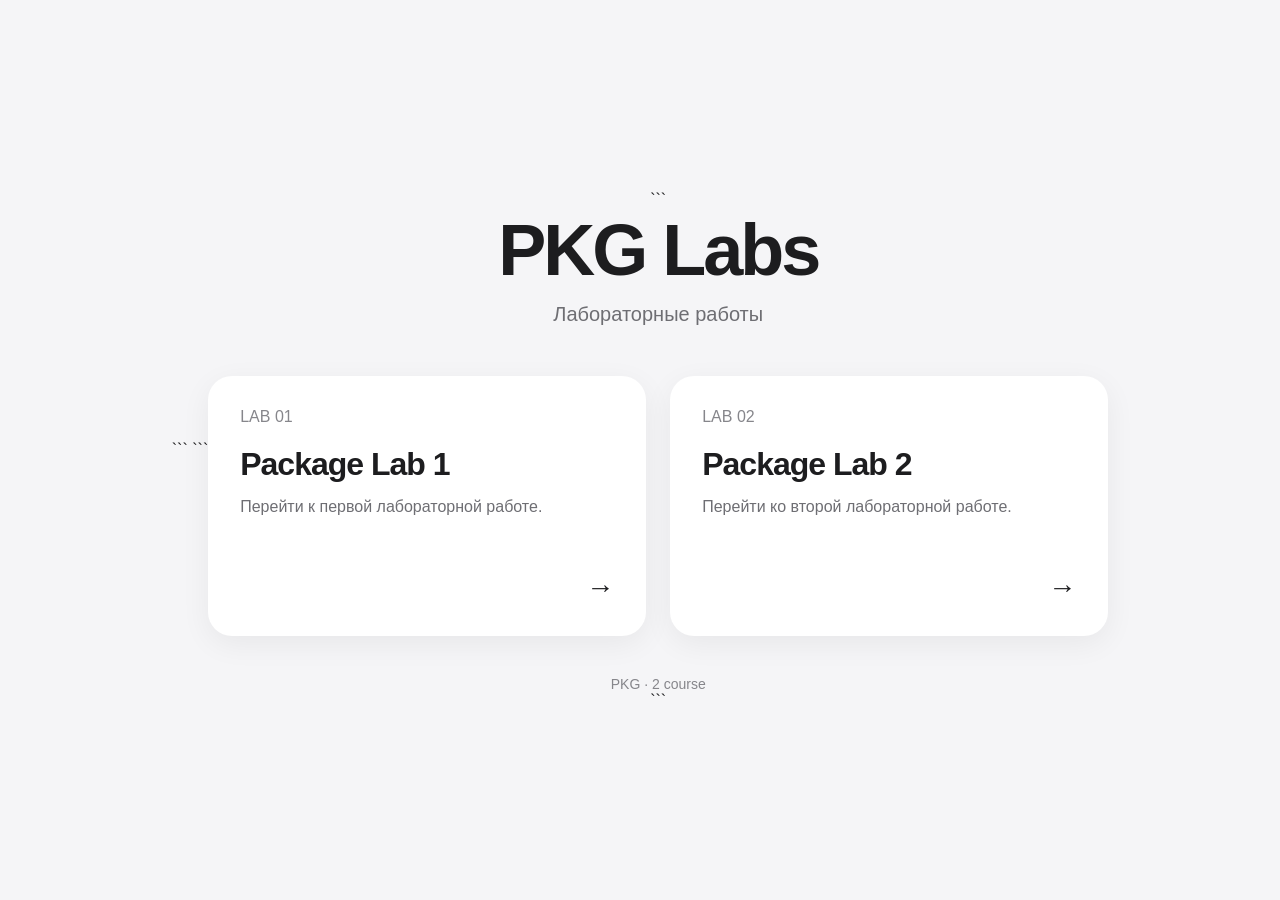
==== index.html @ 7543cd1d "v1" ====
<!DOCTYPE html>

<html lang="ru">
<head>
    <meta charset="UTF-8">
    <meta name="viewport" content="width=device-width, initial-scale=1.0">

```
<title>PKG Labs</title>

<style>
    * {
        box-sizing: border-box;
    }

    body {
        margin: 0;
        min-height: 100vh;

        display: flex;
        justify-content: center;
        align-items: center;

        font-family: -apple-system, BlinkMacSystemFont, "Segoe UI", sans-serif;

        background: #f5f5f7;
        color: #1d1d1f;
    }

    .container {
        width: min(900px, 90%);
        text-align: center;
    }

    h1 {
        margin: 0 0 12px;

        font-size: clamp(42px, 7vw, 72px);
        font-weight: 700;
        letter-spacing: -3px;
    }

    .subtitle {
        margin: 0 0 50px;

        font-size: 20px;
        color: #6e6e73;
    }

    .labs {
        display: grid;
        grid-template-columns: repeat(2, 1fr);
        gap: 24px;
    }

    .lab {
        display: flex;
        flex-direction: column;
        justify-content: space-between;

        min-height: 260px;
        padding: 32px;

        text-align: left;
        text-decoration: none;
        color: inherit;

        background: white;
        border-radius: 24px;

        box-shadow: 0 8px 30px rgba(0, 0, 0, 0.06);

        transition:
            transform 0.2s ease,
            box-shadow 0.2s ease;
    }

    .lab:hover {
        transform: translateY(-6px);

        box-shadow: 0 16px 40px rgba(0, 0, 0, 0.1);
    }

    .lab-number {
        font-size: 16px;
        color: #86868b;
        margin-bottom: 20px;
    }

    .lab-title {
        margin: 0;

        font-size: 32px;
        font-weight: 600;
        letter-spacing: -1px;
    }

    .lab-description {
        margin: 12px 0 0;

        color: #6e6e73;
        line-height: 1.5;
    }

    .arrow {
        margin-top: 30px;

        font-size: 28px;
        text-align: right;
    }

    footer {
        margin-top: 40px;

        font-size: 14px;
        color: #86868b;
    }

    @media (max-width: 650px) {
        .labs {
            grid-template-columns: 1fr;
        }

        .lab {
            min-height: 220px;
        }
    }
</style>
```

</head>

<body>

<main class="container">

```
<h1>PKG Labs</h1>

<p class="subtitle">
    Лабораторные работы
</p>

<section class="labs">

   <a class="lab" href="./pkg%20lab%201/index.html">
        <div>
            <div class="lab-number">LAB 01</div>

            <h2 class="lab-title">
                Package Lab 1
            </h2>

            <p class="lab-description">
                Перейти к первой лабораторной работе.
            </p>
        </div>

        <div class="arrow">→</div>
    </a>

    <a class="lab" href="./pkg%20lab%202/index.html">
        <div>
            <div class="lab-number">LAB 02</div>

            <h2 class="lab-title">
                Package Lab 2
            </h2>

            <p class="lab-description">
                Перейти ко второй лабораторной работе.
            </p>
        </div>

        <div class="arrow">→</div>
    </a>

</section>

<footer>
    PKG · 2 course
</footer>
```

</main>

</body>
</html>
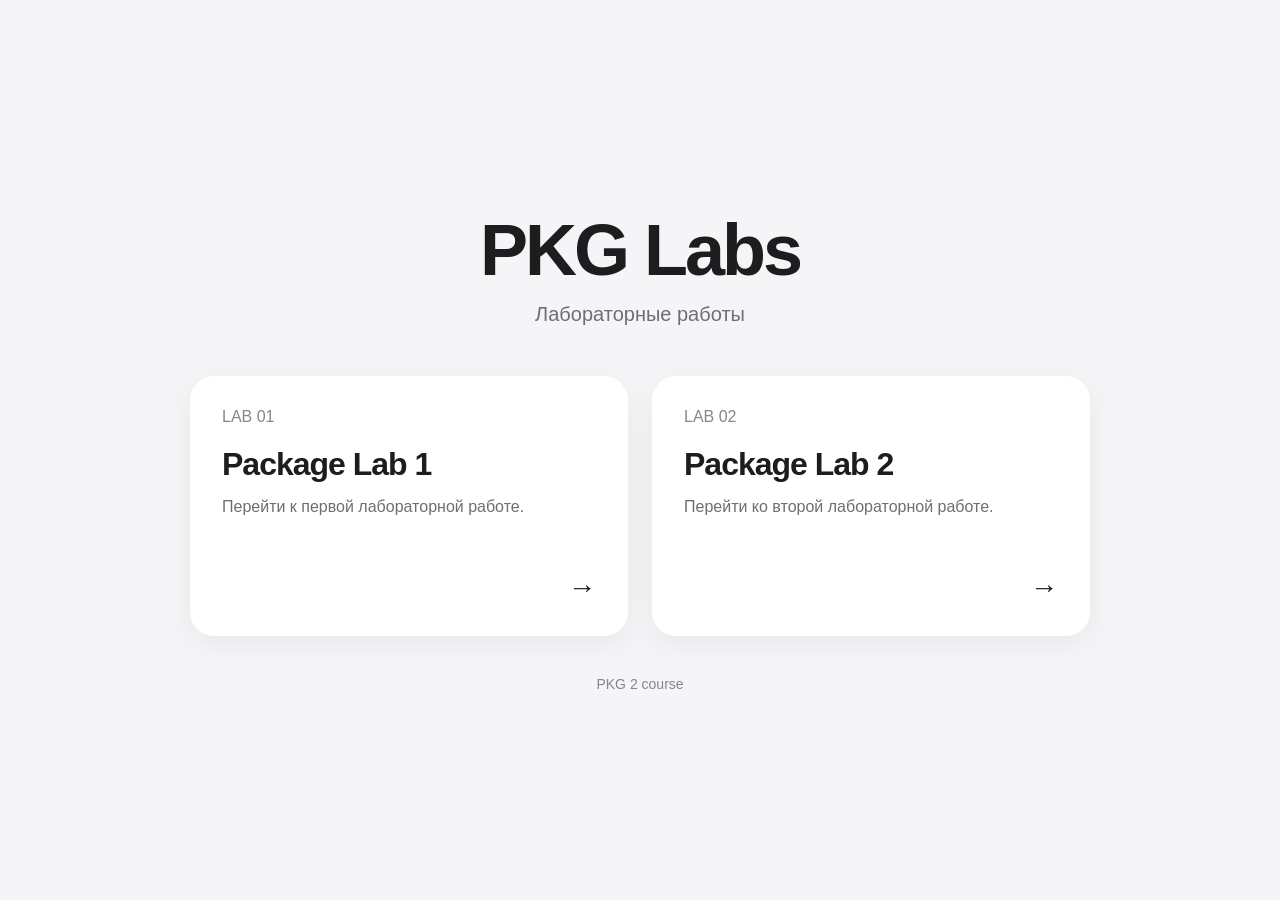
==== commit e4b3d3f9: "updated main index.html" ====
--- a/index.html
+++ b/index.html
@@ -4,8 +4,6 @@
 <head>
     <meta charset="UTF-8">
     <meta name="viewport" content="width=device-width, initial-scale=1.0">
-
-```
 <title>PKG Labs</title>
 
 <style>
@@ -126,15 +124,12 @@
         }
     }
 </style>
-```
 
 </head>
 
 <body>
 
 <main class="container">
-
-```
 <h1>PKG Labs</h1>
 
 <p class="subtitle">
@@ -178,10 +173,8 @@
 </section>
 
 <footer>
-    PKG · 2 course
+    PKG 2 course
 </footer>
-```
-
 </main>
 
 </body>
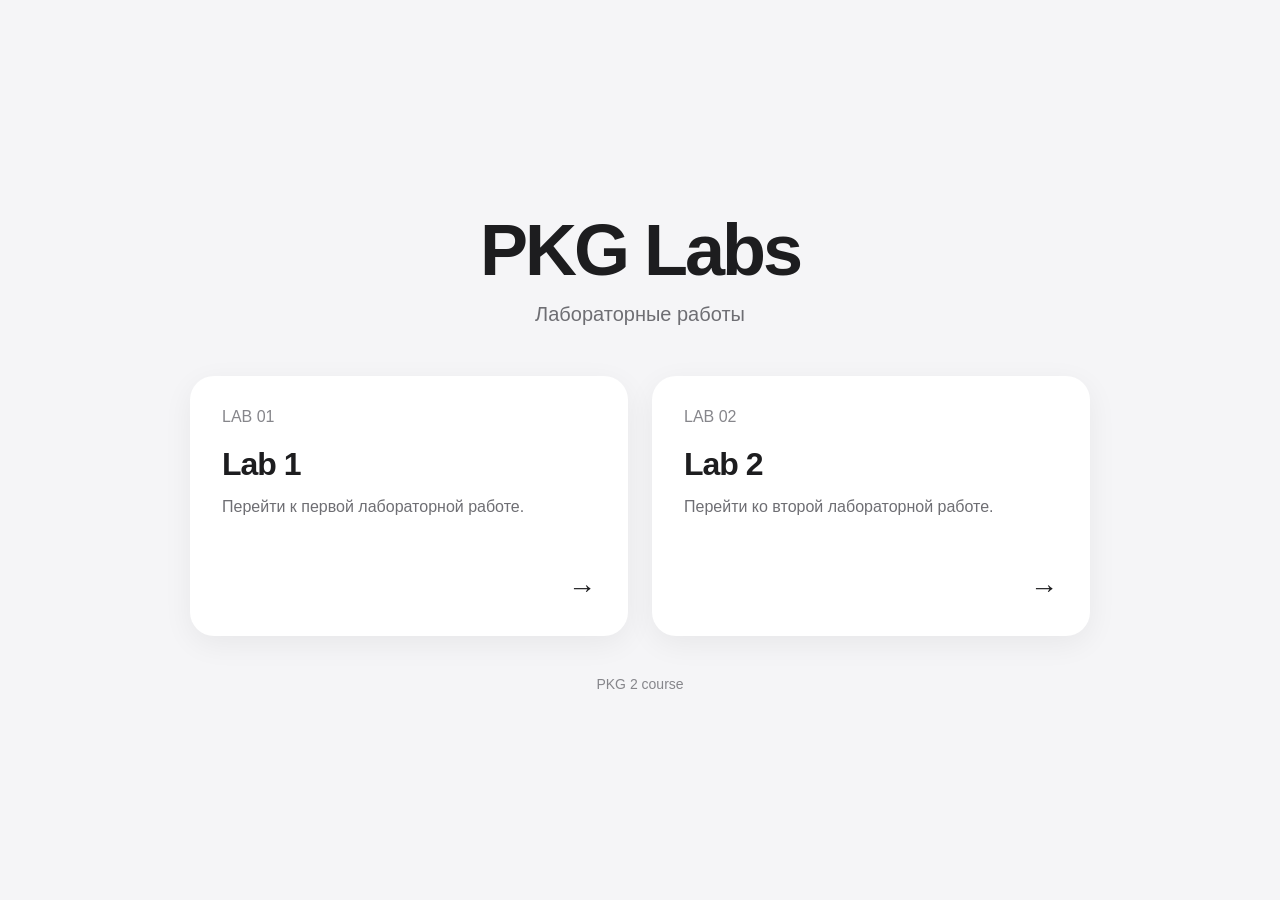
==== commit 27e5e99c: "akodkqo" ====
--- a/index.html
+++ b/index.html
@@ -143,7 +143,7 @@
             <div class="lab-number">LAB 01</div>
 
             <h2 class="lab-title">
-                Package Lab 1
+                Lab 1
             </h2>
 
             <p class="lab-description">
@@ -159,7 +159,7 @@
             <div class="lab-number">LAB 02</div>
 
             <h2 class="lab-title">
-                Package Lab 2
+                Lab 2
             </h2>
 
             <p class="lab-description">
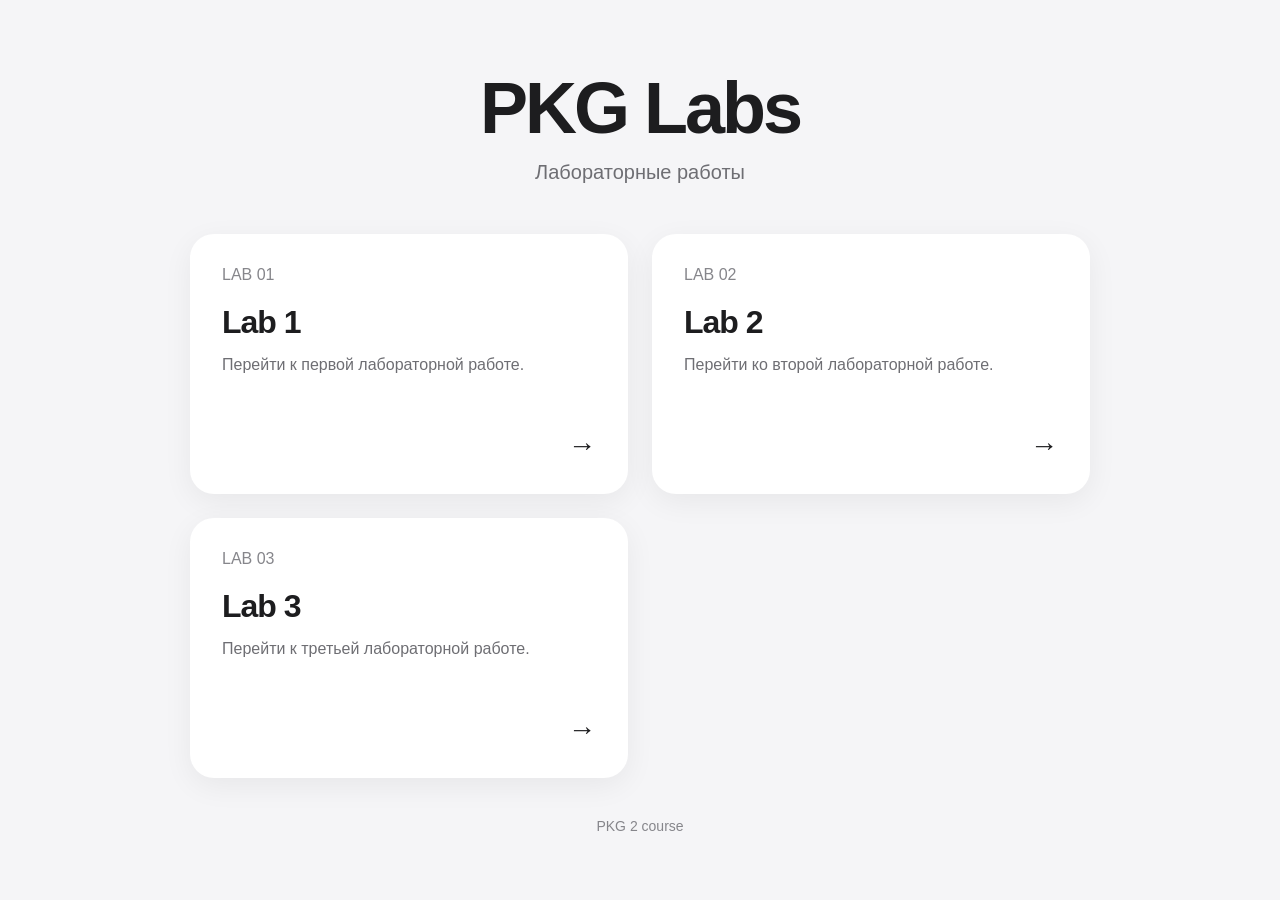
==== commit e3a726c1: "updated main index.html" ====
--- a/index.html
+++ b/index.html
@@ -170,6 +170,21 @@
         <div class="arrow">→</div>
     </a>
 
+    <a class="lab" href="./pkg%20lab%203/index.html">
+        <div>
+            <div class="lab-number">LAB 03</div>
+
+            <h2 class="lab-title">
+                Lab 3
+            </h2>
+
+            <p class="lab-description">
+                Перейти к третьей лабораторной работе.
+            </p>
+        </div>
+
+        <div class="arrow">→</div>
+    </a>
 </section>
 
 <footer>
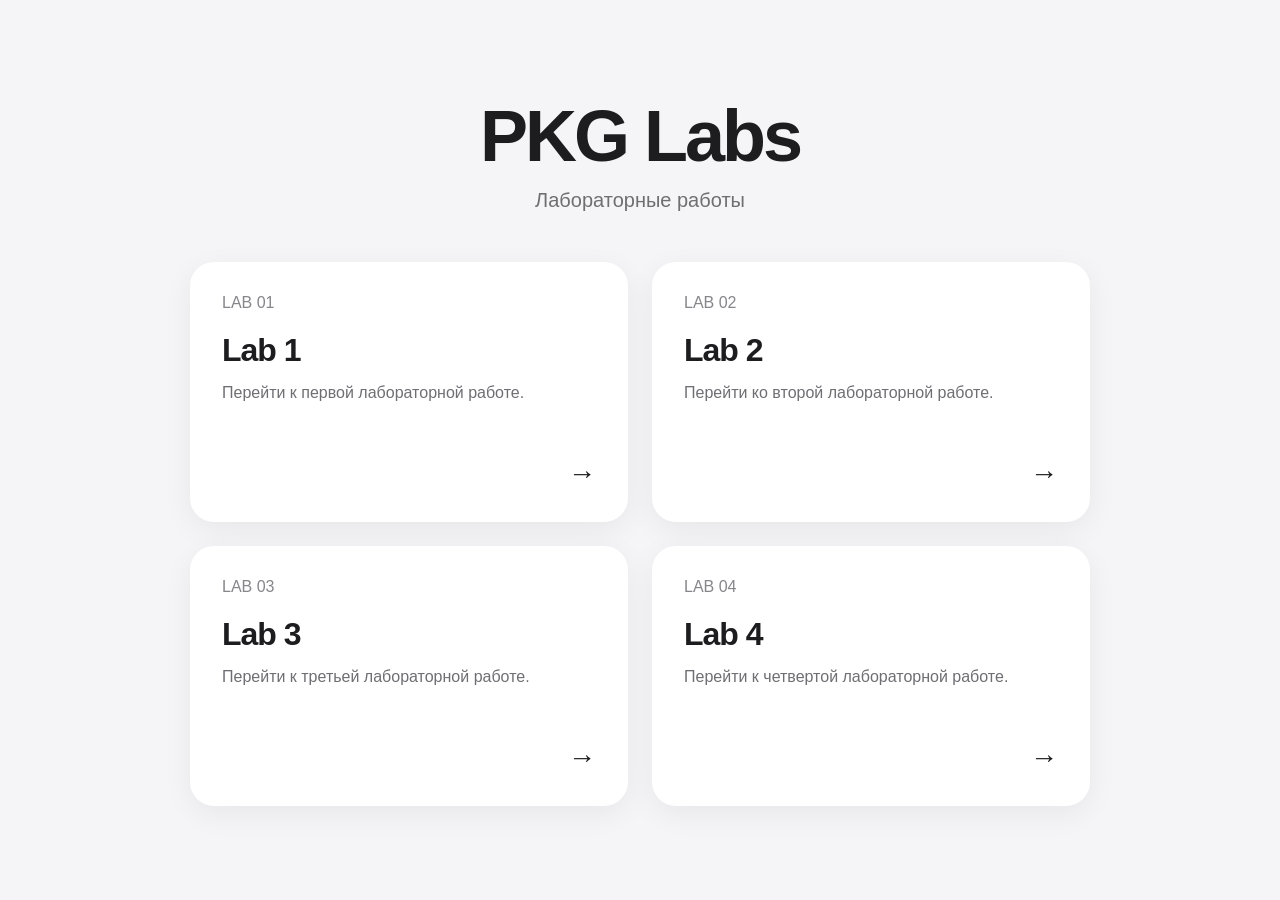
==== commit b67f2869: "created a skeleton a skeleton for a static application" ====
--- a/index.html
+++ b/index.html
@@ -185,11 +185,22 @@
 
         <div class="arrow">→</div>
     </a>
+    <a class="lab" href="./pkg%20lab%204/index.html">
+        <div>
+            <div class="lab-number">LAB 04</div>
+
+            <h2 class="lab-title">
+                Lab 4
+            </h2>
+
+            <p class="lab-description">
+                Перейти к четвертой лабораторной работе.
+            </p>
+        </div>
+
+        <div class="arrow">→</div>
+    </a>
 </section>
-
-<footer>
-    PKG 2 course
-</footer>
 </main>
 
 </body>
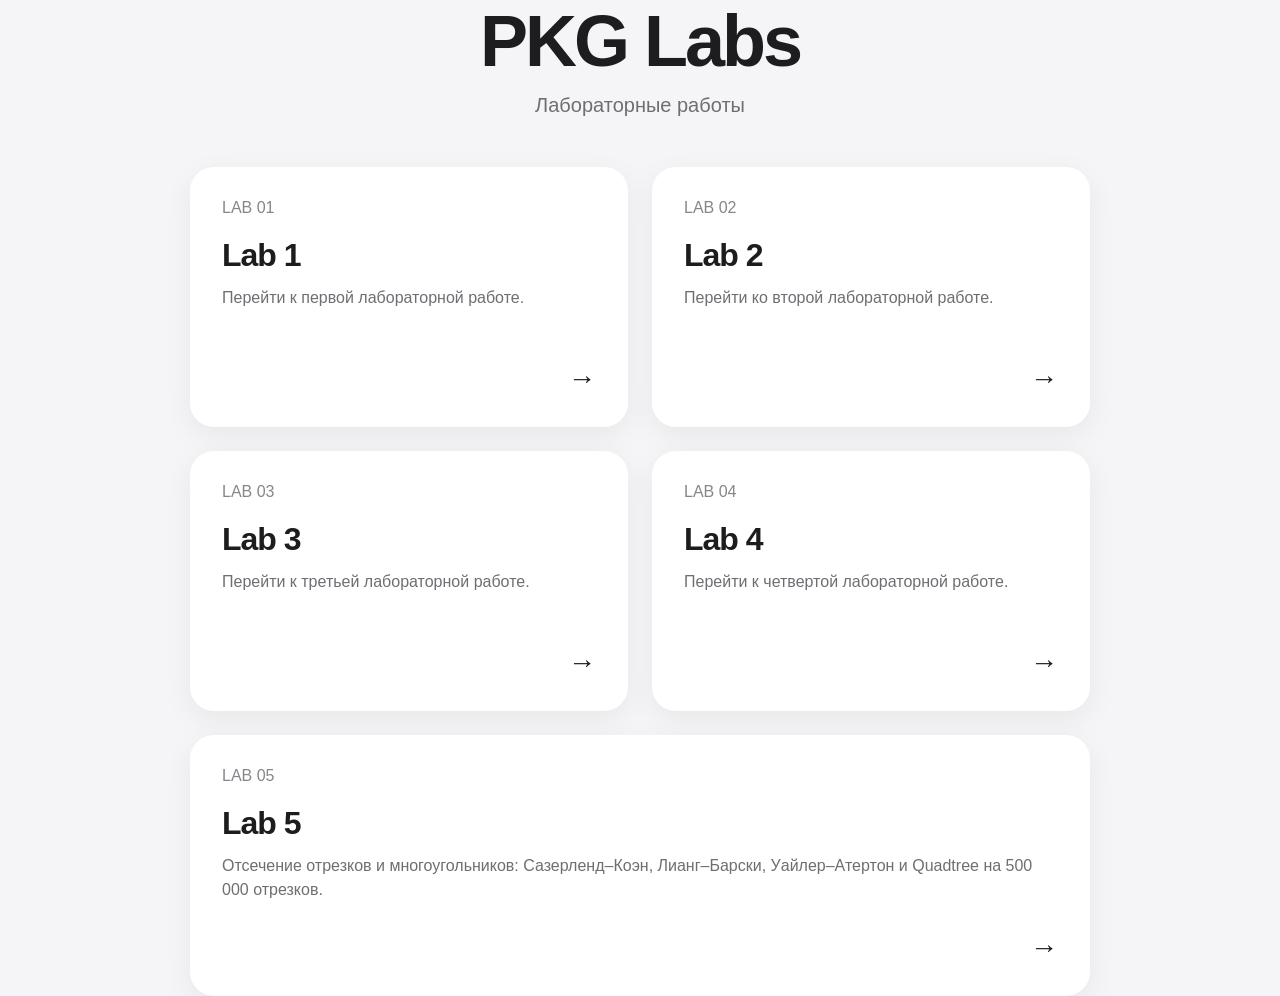
==== commit d7cb2389: "added lab5" ====
--- a/index.html
+++ b/index.html
@@ -107,6 +107,11 @@
         text-align: right;
     }
 
+    .labs .lab:last-child:nth-child(odd) {
+        grid-column: 1 / -1;
+        min-height: 220px;
+    }
+
     footer {
         margin-top: 40px;
 
@@ -200,6 +205,23 @@
 
         <div class="arrow">→</div>
     </a>
+
+    <a class="lab" href="./pkg%20lab%205/index.html">
+        <div>
+            <div class="lab-number">LAB 05</div>
+
+            <h2 class="lab-title">
+                Lab 5
+            </h2>
+
+            <p class="lab-description">
+                Отсечение отрезков и многоугольников: Сазерленд–Коэн,
+                Лианг–Барски, Уайлер–Атертон и Quadtree на 500 000 отрезков.
+            </p>
+        </div>
+
+        <div class="arrow">→</div>
+    </a>
 </section>
 </main>
 
